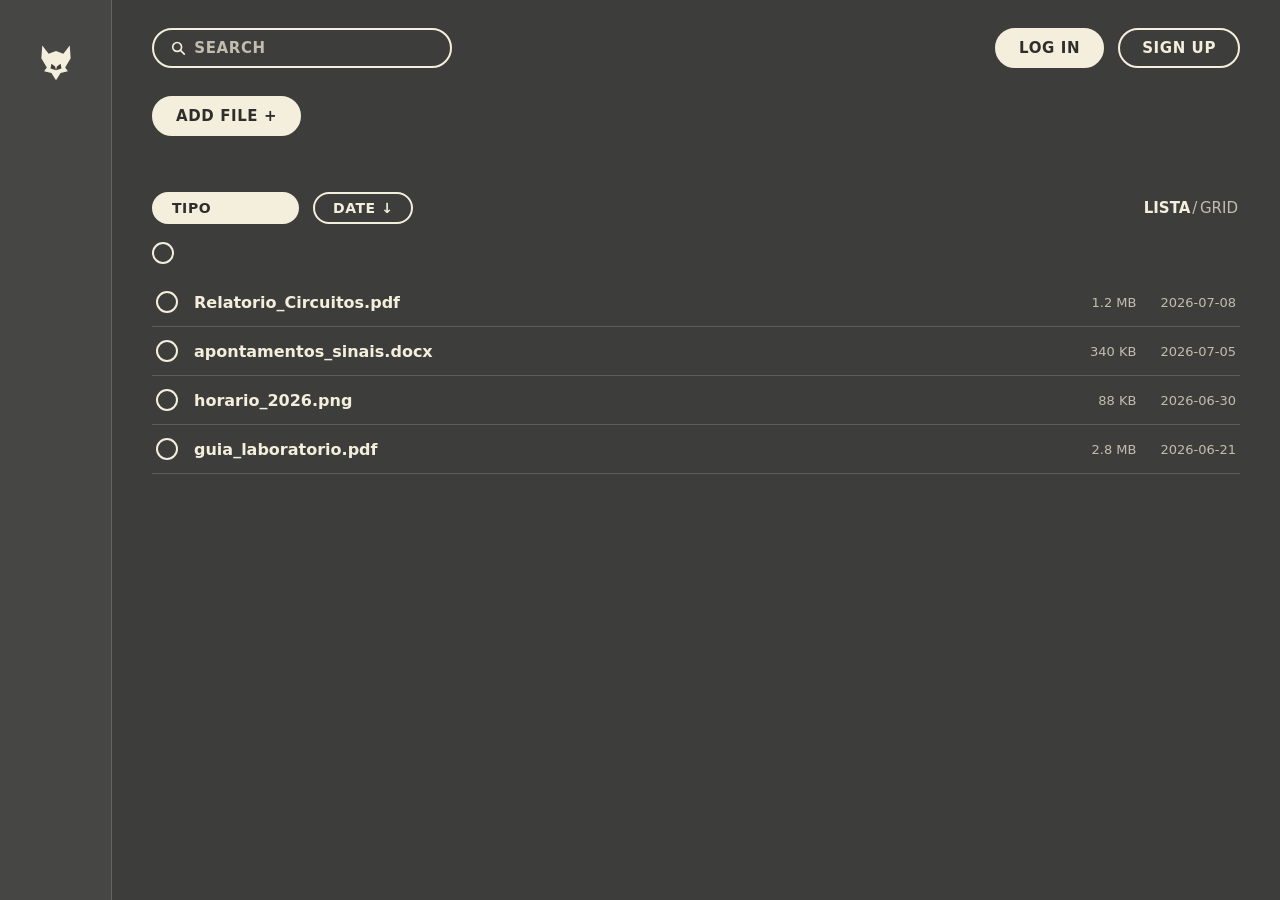
==== src/main/resources/static/dashboard.html @ df05b5c2 "Add dashboard frontend prototype (static HTML/CSS/JS) - Implements Tomas' dashboard design: dark cha" ====
<!DOCTYPE html>
<html lang="pt">
<head>
  <meta charset="UTF-8">
  <meta name="viewport" content="width=device-width, initial-scale=1.0">
  <title>QuickPrint — Os meus ficheiros</title>
  <link rel="stylesheet" href="css/styles.css">
</head>
<body>

  <aside class="sidebar">
    <a class="logo" href="dashboard.html" aria-label="QuickPrint">
      <!-- wolf mark (placeholder for the final logo asset) -->
      <svg viewBox="0 0 48 48" width="44" height="44" aria-hidden="true">
        <path fill="currentColor" d="M9 6l7 9 8-3 8 3 7-9 1 14-6 10 3 4-8 2-5 8-5-8-8-2 3-4-6-10z"/>
        <path fill="var(--bg)" d="M19 26l4 3 1 4-6-2zM29 26l-4 3-1 4 6-2z"/>
      </svg>
    </a>
  </aside>

  <div class="main">

    <header class="topbar">
      <label class="search pill pill--outline">
        <svg viewBox="0 0 24 24" width="18" height="18" aria-hidden="true">
          <circle cx="10.5" cy="10.5" r="6.5" fill="none" stroke="currentColor" stroke-width="2.4"/>
          <line x1="15.5" y1="15.5" x2="21" y2="21" stroke="currentColor" stroke-width="2.4" stroke-linecap="round"/>
        </svg>
        <input id="search-input" type="search" placeholder="SEARCH" aria-label="Procurar ficheiros">
      </label>

      <div class="auth-actions">
        <a class="pill pill--solid" href="#">LOG IN</a>
        <a class="pill pill--outline" href="#">SIGN UP</a>
      </div>
    </header>

    <button id="add-file" class="pill pill--solid add-file" type="button">ADD FILE +</button>
    <input id="file-input" type="file" multiple hidden>

    <div class="toolbar">
      <div class="filters">
        <div class="select-wrap">
          <select id="filter-type" class="pill pill--solid" aria-label="Filtrar por tipo">
            <option value="all">TIPO</option>
            <option value="pdf">PDF</option>
            <option value="image">IMAGEM</option>
            <option value="doc">DOCUMENTO</option>
          </select>
        </div>
        <button id="sort-date" class="pill pill--outline" type="button" aria-pressed="false">DATE ↓</button>
      </div>

      <div class="view-toggle" role="group" aria-label="Modo de visualização">
        <button id="view-list" class="view-btn is-active" type="button">LISTA</button><span class="view-sep">/</span><button id="view-grid" class="view-btn" type="button">GRID</button>
      </div>
    </div>

    <button id="select-all" class="select-circle select-all" type="button" aria-pressed="false" aria-label="Selecionar todos"></button>

    <ul id="file-collection" class="files files--list"></ul>

    <p id="empty-state" class="empty-state" hidden>
      Ainda não tens ficheiros. Carrega em <strong>ADD FILE +</strong> para começar.
    </p>

  </div>

  <script src="js/dashboard.js"></script>
</body>
</html>
---- src/main/resources/static/css/styles.css ----
/* ==========================================================================
   QuickPrint — design tokens (from Tomás' prototype)
   ========================================================================== */

:root {
  --bg: #3d3d3b;            /* main charcoal */
  --bg-sidebar: #464644;    /* sidebar, one step lighter */
  --cream: #f4eedc;         /* primary accent */
  --cream-dim: rgba(244, 238, 220, 0.72);
  --ink-on-cream: #2e2e2c;  /* dark text on cream pills */
  --hairline: rgba(244, 238, 220, 0.18);

  --radius-pill: 999px;
  --sidebar-w: 112px;

  --font: "Segoe UI", system-ui, -apple-system, sans-serif;
}

* {
  box-sizing: border-box;
  margin: 0;
  padding: 0;
}

body {
  min-height: 100vh;
  background: var(--bg);
  color: var(--cream);
  font-family: var(--font);
  display: flex;
}

/* --------------------------------------------------------------------------
   Sidebar
   -------------------------------------------------------------------------- */

.sidebar {
  width: var(--sidebar-w);
  flex-shrink: 0;
  background: var(--bg-sidebar);
  border-right: 1px solid var(--hairline);
  padding-top: 40px;
  display: flex;
  justify-content: center;
}

.logo {
  color: var(--cream);
  display: inline-flex;
}

/* --------------------------------------------------------------------------
   Main column
   -------------------------------------------------------------------------- */

.main {
  flex: 1;
  min-width: 0;
  padding: 28px 40px 40px;
}

/* --------------------------------------------------------------------------
   Pills (shared by buttons, search, select)
   -------------------------------------------------------------------------- */

.pill {
  display: inline-flex;
  align-items: center;
  gap: 8px;
  border-radius: var(--radius-pill);
  font-family: var(--font);
  font-size: 15px;
  font-weight: 700;
  letter-spacing: 0.04em;
  padding: 9px 22px;
  border: 2px solid var(--cream);
  cursor: pointer;
  text-decoration: none;
  transition: transform 120ms ease, opacity 120ms ease;
}

.pill--solid {
  background: var(--cream);
  color: var(--ink-on-cream);
}

.pill--outline {
  background: transparent;
  color: var(--cream);
}

.pill:hover {
  opacity: 0.9;
}

.pill:active {
  transform: scale(0.97);
}

.pill:focus-visible,
.view-btn:focus-visible,
.select-circle:focus-visible {
  outline: 2px solid var(--cream);
  outline-offset: 3px;
}

/* --------------------------------------------------------------------------
   Topbar: search + auth
   -------------------------------------------------------------------------- */

.topbar {
  display: flex;
  align-items: center;
  justify-content: space-between;
  gap: 16px;
  margin-bottom: 28px;
}

.search {
  width: min(300px, 100%);
  padding: 9px 16px;
  cursor: text;
}

.search input {
  background: none;
  border: none;
  outline: none;
  color: var(--cream);
  font: inherit;
  width: 100%;
}

.search input::placeholder {
  color: var(--cream-dim);
  font-weight: 700;
  letter-spacing: 0.04em;
}

.auth-actions {
  display: flex;
  gap: 14px;
}

/* --------------------------------------------------------------------------
   Add file + toolbar
   -------------------------------------------------------------------------- */

.add-file {
  margin-bottom: 56px;
}

.toolbar {
  display: flex;
  align-items: center;
  justify-content: space-between;
  gap: 16px;
  margin-bottom: 18px;
}

.filters {
  display: flex;
  gap: 14px;
}

.select-wrap select {
  appearance: none;
  -webkit-appearance: none;
}

#filter-type,
#sort-date {
  font-size: 14px;
  padding: 6px 18px;
}

.view-toggle {
  font-size: 15px;
  letter-spacing: 0.04em;
}

.view-btn {
  background: none;
  border: none;
  color: var(--cream-dim);
  font: inherit;
  font-weight: 400;
  cursor: pointer;
  padding: 4px 2px;
}

.view-btn.is-active {
  color: var(--cream);
  font-weight: 700;
}

.view-sep {
  color: var(--cream-dim);
}

/* --------------------------------------------------------------------------
   Selection circles
   -------------------------------------------------------------------------- */

.select-circle {
  width: 22px;
  height: 22px;
  flex-shrink: 0;
  border-radius: 50%;
  border: 2px solid var(--cream);
  background: transparent;
  cursor: pointer;
  transition: background 120ms ease;
}

.select-circle.is-selected {
  background: var(--cream);
}

.select-all {
  margin-bottom: 14px;
}

/* --------------------------------------------------------------------------
   File collection — list mode
   -------------------------------------------------------------------------- */

.files {
  list-style: none;
}

.files--list .file {
  display: flex;
  align-items: center;
  gap: 16px;
  padding: 13px 4px;
  border-bottom: 1px solid var(--hairline);
}

.file-name {
  font-weight: 600;
  overflow: hidden;
  text-overflow: ellipsis;
  white-space: nowrap;
}

.file-meta {
  margin-left: auto;
  display: flex;
  gap: 24px;
  color: var(--cream-dim);
  font-size: 13px;
  white-space: nowrap;
}

/* --------------------------------------------------------------------------
   File collection — grid mode
   -------------------------------------------------------------------------- */

.files--grid {
  display: grid;
  grid-template-columns: repeat(auto-fill, minmax(190px, 1fr));
  gap: 18px;
}

.files--grid .file {
  border: 1px solid var(--hairline);
  border-radius: 14px;
  padding: 18px 16px;
  display: flex;
  flex-direction: column;
  gap: 10px;
}

.files--grid .file-meta {
  margin-left: 0;
  flex-direction: column;
  gap: 2px;
}

/* --------------------------------------------------------------------------
   Empty state
   -------------------------------------------------------------------------- */

.empty-state {
  text-align: center;
  color: var(--cream-dim);
  margin-top: 72px;
  font-size: 16px;
}

/* --------------------------------------------------------------------------
   Responsive + accessibility
   -------------------------------------------------------------------------- */

@media (max-width: 640px) {
  :root {
    --sidebar-w: 60px;
  }

  .main {
    padding: 20px 16px 32px;
  }

  .topbar {
    flex-wrap: wrap;
  }

  .file-meta {
    gap: 12px;
  }
}

@media (prefers-reduced-motion: reduce) {
  * {
    transition: none !important;
  }
}
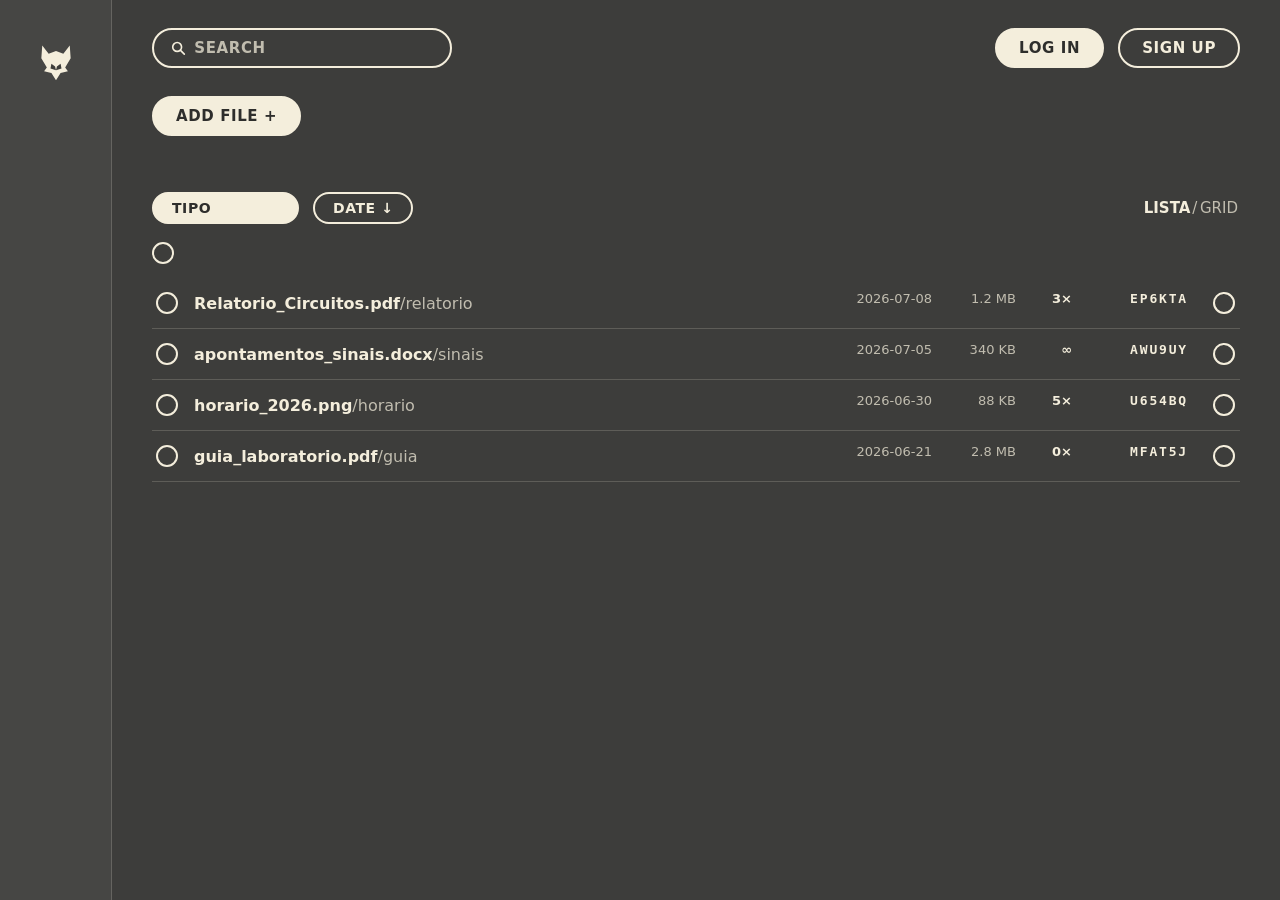
==== commit 8f1f91d9: "Dashboard: rolling access codes, per-file nickname, login screen - Always-on access code per file wi" ====
--- a/src/main/resources/static/dashboard.html
+++ b/src/main/resources/static/dashboard.html
@@ -30,7 +30,7 @@
       </label>
 
       <div class="auth-actions">
-        <a class="pill pill--solid" href="#">LOG IN</a>
+        <a class="pill pill--solid" href="login.html">LOG IN</a>
         <a class="pill pill--outline" href="#">SIGN UP</a>
       </div>
     </header>
@@ -66,6 +66,30 @@
 
   </div>
 
+  <dialog id="upload-dialog" class="share-dialog">
+    <p id="upload-file-name" class="share-file"></p>
+
+    <div class="field">
+      <span class="field-label">NICKNAME (nome público do ficheiro)</span>
+      <input id="upload-nickname" type="text" maxlength="20" autocomplete="off" spellcheck="false">
+    </div>
+
+    <p class="share-hint">Quantas vezes pode este ficheiro ser utilizado (download ou pré-visualização)?</p>
+
+    <div class="limit-options">
+      <button class="pill pill--solid limit-btn" type="button" data-limit="inf" aria-label="Ilimitado">∞</button>
+      <button class="pill pill--outline limit-btn" type="button" data-limit="1">1×</button>
+      <button class="pill pill--outline limit-btn" type="button" data-limit="5">5×</button>
+      <button class="pill pill--outline limit-btn" type="button" data-limit="10">10×</button>
+    </div>
+
+    <p id="upload-error" class="form-error" hidden></p>
+
+    <div class="dialog-actions">
+      <button id="upload-cancel" class="pill pill--outline" type="button">CANCELAR</button>
+    </div>
+  </dialog>
+
   <script src="js/dashboard.js"></script>
 </body>
 </html>
--- a/src/main/resources/static/css/styles.css
+++ b/src/main/resources/static/css/styles.css
@@ -269,13 +269,13 @@
   padding: 18px 16px;
   display: flex;
   flex-direction: column;
+  align-items: center;
+  text-align: center;
   gap: 10px;
 }
 
-.files--grid .file-meta {
-  margin-left: 0;
-  flex-direction: column;
-  gap: 2px;
+.files--grid .select-circle {
+  align-self: flex-start;
 }
 
 /* --------------------------------------------------------------------------
@@ -287,6 +287,242 @@
   color: var(--cream-dim);
   margin-top: 72px;
   font-size: 16px;
+}
+
+/* --------------------------------------------------------------------------
+   Auth pages (login / sign up)
+   -------------------------------------------------------------------------- */
+
+.auth-page {
+  align-items: center;
+  justify-content: center;
+}
+
+.auth-card {
+  width: min(380px, 92vw);
+  display: flex;
+  flex-direction: column;
+  align-items: center;
+  gap: 12px;
+  padding: 32px 0;
+}
+
+.auth-logo {
+  color: var(--cream);
+}
+
+.auth-title {
+  font-size: 22px;
+  font-weight: 700;
+  letter-spacing: 0.28em;
+  margin-bottom: 26px;
+}
+
+.auth-card form {
+  width: 100%;
+  display: flex;
+  flex-direction: column;
+  gap: 18px;
+}
+
+.field {
+  display: flex;
+  flex-direction: column;
+  gap: 7px;
+}
+
+.field-label {
+  font-size: 12px;
+  font-weight: 700;
+  letter-spacing: 0.08em;
+  color: var(--cream-dim);
+  padding-left: 18px;
+}
+
+.field input {
+  border: 2px solid var(--cream);
+  border-radius: var(--radius-pill);
+  background: transparent;
+  color: var(--cream);
+  font: inherit;
+  font-size: 15px;
+  padding: 10px 18px;
+  outline: none;
+}
+
+.field input:focus-visible {
+  outline: 2px solid var(--cream);
+  outline-offset: 3px;
+}
+
+.form-error {
+  color: #f0b9a8;
+  font-size: 14px;
+  text-align: center;
+}
+
+.auth-submit {
+  justify-content: center;
+  margin-top: 6px;
+}
+
+.auth-alt {
+  margin-top: 18px;
+  font-size: 14px;
+  color: var(--cream-dim);
+}
+
+.auth-link {
+  color: var(--cream);
+  font-weight: 700;
+}
+
+/* --------------------------------------------------------------------------
+   Row details: nickname, date/size, rolling code + timer ring
+   -------------------------------------------------------------------------- */
+
+.file-nick {
+  color: var(--cream-dim);
+  font-weight: 400;
+}
+
+/* fixed-width columns so date/size/uses/code line up across every row */
+.row-date,
+.row-size,
+.row-uses,
+.row-code {
+  text-align: right;
+  flex-shrink: 0;
+}
+
+.row-date {
+  width: 84px;
+  color: var(--cream-dim);
+}
+
+.row-size {
+  width: 60px;
+  color: var(--cream-dim);
+}
+
+.row-uses {
+  width: 32px;
+  font-weight: 700;
+  color: var(--cream);
+}
+
+.row-code {
+  width: 92px;
+  font-family: ui-monospace, "Cascadia Mono", Consolas, monospace;
+  font-weight: 700;
+  letter-spacing: 0.14em;
+  color: var(--cream);
+}
+
+/* Google-Authenticator-style countdown ring */
+.ring-wrap {
+  display: inline-flex;
+}
+
+.ring {
+  width: 24px;
+  height: 24px;
+  transform: rotate(-90deg); /* start the sweep at 12 o'clock */
+}
+
+.ring-track {
+  fill: none;
+  stroke: var(--hairline);
+  stroke-width: 3;
+}
+
+.ring-progress {
+  fill: none;
+  stroke: var(--cream);
+  stroke-width: 3;
+  stroke-linecap: round;
+  stroke-dasharray: 94.25; /* 2·π·15 */
+  transition: stroke-dashoffset 0.25s linear;
+}
+
+/* grid card: icon + nickname + code + ring */
+.card-icon {
+  color: var(--cream);
+}
+
+.card-nick {
+  font-weight: 700;
+  overflow: hidden;
+  text-overflow: ellipsis;
+  white-space: nowrap;
+  max-width: 100%;
+}
+
+.card-code-row {
+  display: flex;
+  align-items: center;
+  gap: 10px;
+}
+
+/* usage-limit preset buttons in the upload dialog */
+.limit-options {
+  display: flex;
+  gap: 12px;
+  margin-bottom: 22px;
+}
+
+.limit-options .limit-btn {
+  flex: 1;
+  justify-content: center;
+  font-size: 16px;
+  padding: 9px 0;
+}
+
+.share-dialog {
+  margin: auto;
+  width: min(400px, 92vw);
+  background: var(--bg);
+  color: var(--cream);
+  border: 2px solid var(--cream);
+  border-radius: 20px;
+  padding: 28px 30px;
+}
+
+.share-dialog::backdrop {
+  background: rgba(0, 0, 0, 0.55);
+}
+
+.share-file {
+  font-size: 16px;
+  font-weight: 700;
+  margin-bottom: 4px;
+  overflow: hidden;
+  text-overflow: ellipsis;
+  white-space: nowrap;
+}
+
+.share-hint {
+  font-size: 13px;
+  color: var(--cream-dim);
+  margin-bottom: 20px;
+}
+
+.share-dialog .field {
+  margin-bottom: 16px;
+}
+
+.share-dialog .field-label {
+  padding-left: 18px;
+}
+
+.share-dialog .form-error {
+  margin-bottom: 14px;
+}
+
+.dialog-actions {
+  display: flex;
+  justify-content: flex-end;
+  gap: 12px;
 }
 
 /* --------------------------------------------------------------------------
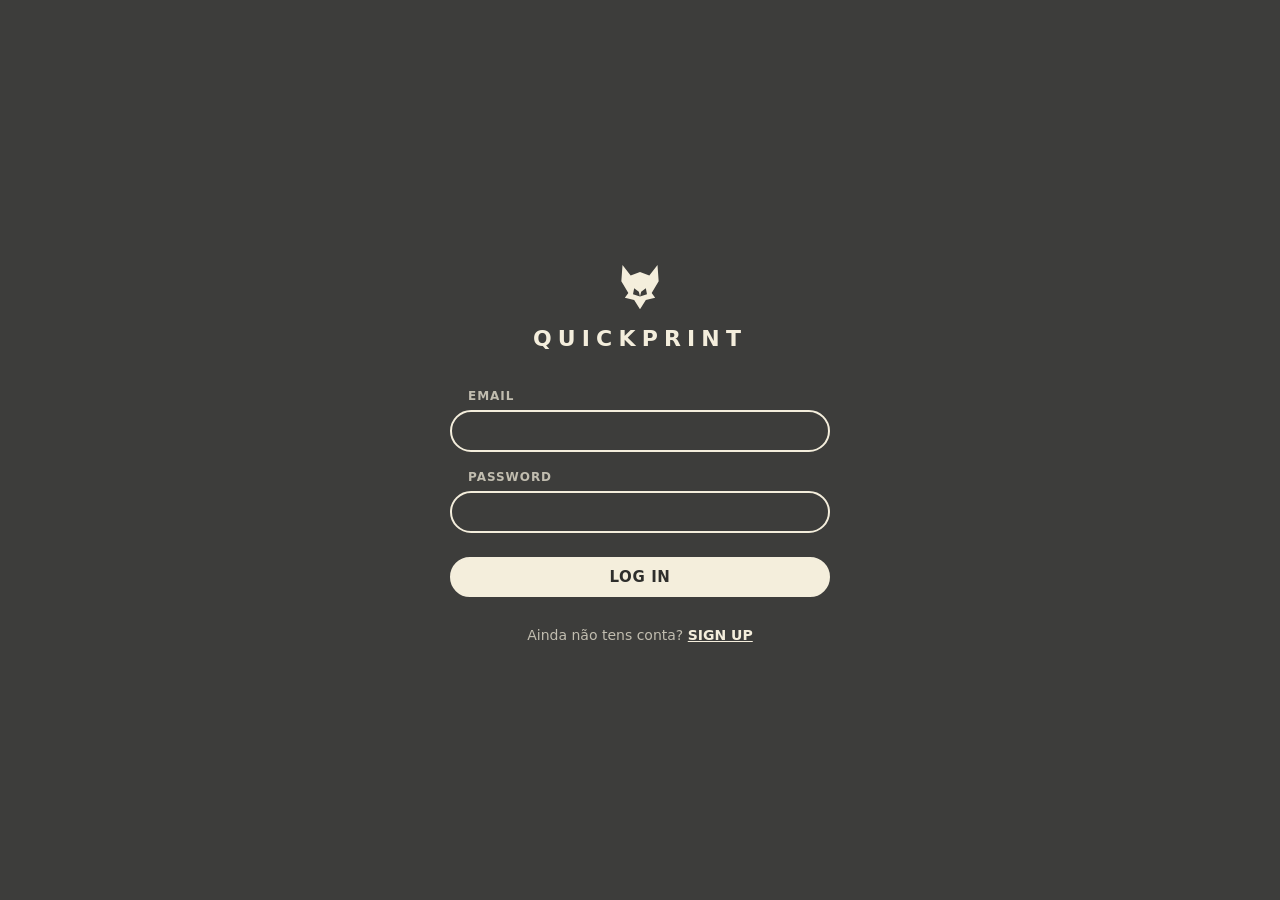
==== commit d3cd38f3: "Re-enable CSRF protection (cookie-to-header) - CookieCsrfTokenRepository writes a JS-readable XSRF-T" ====
--- a/src/main/resources/static/dashboard.html
+++ b/src/main/resources/static/dashboard.html
@@ -90,6 +90,7 @@
     </div>
   </dialog>
 
+  <script src="js/csrf.js"></script>
   <script src="js/dashboard.js"></script>
 </body>
 </html>
--- a/src/main/resources/static/css/styles.css
+++ b/src/main/resources/static/css/styles.css
@@ -377,6 +377,40 @@
   font-weight: 700;
 }
 
+/* Receiving page (index.html) */
+.corner-login {
+  position: absolute;
+  top: 20px;
+  right: 24px;
+  font-size: 13px;
+  padding: 7px 16px;
+}
+
+.receive-lead {
+  font-size: 14px;
+  color: var(--cream-dim);
+  text-align: center;
+  margin-bottom: 22px;
+  max-width: 320px;
+}
+
+.code-input {
+  letter-spacing: 0.3em;
+  text-transform: uppercase;
+  font-weight: 700;
+}
+
+.receive-actions {
+  display: flex;
+  gap: 12px;
+  margin-top: 6px;
+}
+
+.receive-actions .pill {
+  flex: 1;
+  justify-content: center;
+}
+
 /* --------------------------------------------------------------------------
    Row details: nickname, date/size, rolling code + timer ring
    -------------------------------------------------------------------------- */
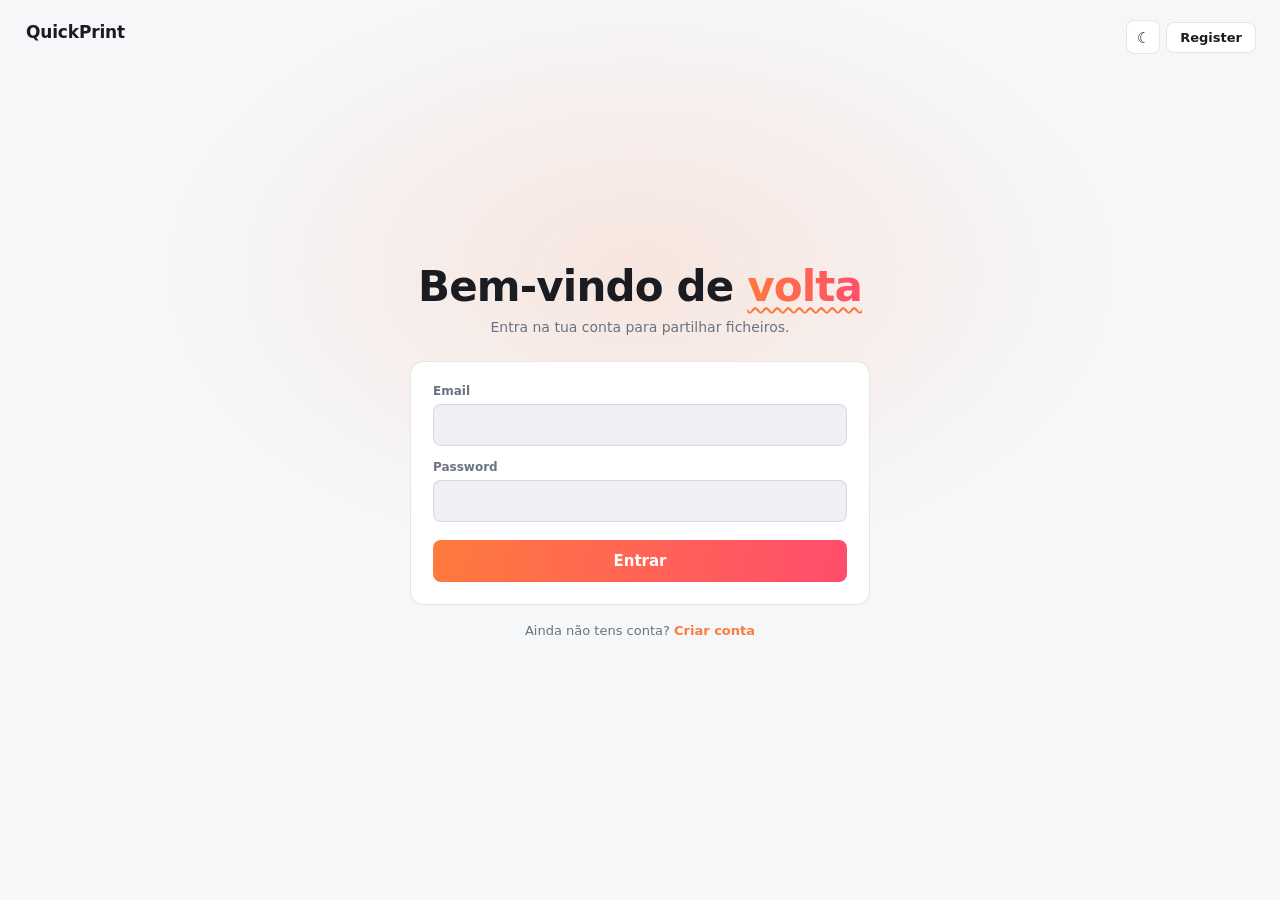
==== commit 7f61c125: "Restyle frontend (bypass.city-inspired) and add guest-mode design docs - Dark/light theme with toggl" ====
--- a/src/main/resources/static/dashboard.html
+++ b/src/main/resources/static/dashboard.html
@@ -4,7 +4,11 @@
   <meta charset="UTF-8">
   <meta name="viewport" content="width=device-width, initial-scale=1.0">
   <title>QuickPrint — Os meus ficheiros</title>
+  <link rel="preconnect" href="https://fonts.googleapis.com">
+  <link rel="preconnect" href="https://fonts.gstatic.com" crossorigin>
+  <link href="https://fonts.googleapis.com/css2?family=Inter:wght@400;500;600;700;800&display=swap" rel="stylesheet">
   <link rel="stylesheet" href="css/styles.css">
+  <script src="js/theme.js"></script>
 </head>
 <body>
 
@@ -13,9 +17,27 @@
       <!-- wolf mark (placeholder for the final logo asset) -->
       <svg viewBox="0 0 48 48" width="44" height="44" aria-hidden="true">
         <path fill="currentColor" d="M9 6l7 9 8-3 8 3 7-9 1 14-6 10 3 4-8 2-5 8-5-8-8-2 3-4-6-10z"/>
-        <path fill="var(--bg)" d="M19 26l4 3 1 4-6-2zM29 26l-4 3-1 4 6-2z"/>
+        <path fill="var(--bg-sidebar)" d="M19 26l4 3 1 4-6-2zM29 26l-4 3-1 4 6-2z"/>
       </svg>
     </a>
+
+    <!-- receive a file without leaving the dashboard (reuses receive.js) -->
+    <form id="receive-form" class="side-receive" novalidate>
+      <h2 class="side-receive-title">Receber ficheiro</h2>
+      <label class="side-field">
+        <span class="side-field-label">Nome</span>
+        <input id="nickname" type="text" autocomplete="off" spellcheck="false"
+               placeholder="ex: relatorio" required>
+      </label>
+      <label class="side-field">
+        <span class="side-field-label">Código</span>
+        <input id="code" type="text" autocomplete="off" spellcheck="false"
+               maxlength="6" class="side-code" placeholder="A1B2C3" required>
+      </label>
+      <p id="receive-error" class="side-error" hidden></p>
+      <button id="download-btn" class="side-btn" type="submit">Descarregar</button>
+      <button id="preview-btn" class="side-ghost" type="button">Pré-visualizar</button>
+    </form>
   </aside>
 
   <div class="main">
@@ -29,9 +51,12 @@
         <input id="search-input" type="search" placeholder="SEARCH" aria-label="Procurar ficheiros">
       </label>
 
-      <div class="auth-actions">
-        <a class="pill pill--solid" href="login.html">LOG IN</a>
-        <a class="pill pill--outline" href="#">SIGN UP</a>
+      <div class="top-right">
+        <button type="button" class="rp-theme-toggle" data-theme-toggle></button>
+        <div class="auth-actions">
+          <a class="pill pill--solid" href="login.html">LOG IN</a>
+          <a class="pill pill--outline" href="signup.html">SIGN UP</a>
+        </div>
       </div>
     </header>
 
@@ -90,7 +115,17 @@
     </div>
   </dialog>
 
+  <dialog id="confirm-dialog" class="share-dialog">
+    <p class="share-file">Remover ficheiro?</p>
+    <p id="confirm-message" class="share-hint"></p>
+    <div class="dialog-actions">
+      <button id="confirm-cancel" class="pill pill--outline" type="button">CANCELAR</button>
+      <button id="confirm-ok" class="pill pill--danger" type="button">REMOVER</button>
+    </div>
+  </dialog>
+
   <script src="js/csrf.js"></script>
+  <script src="js/receive.js"></script>
   <script src="js/dashboard.js"></script>
 </body>
 </html>
--- a/src/main/resources/static/css/styles.css
+++ b/src/main/resources/static/css/styles.css
@@ -3,17 +3,65 @@
    ========================================================================== */
 
 :root {
-  --bg: #3d3d3b;            /* main charcoal */
-  --bg-sidebar: #464644;    /* sidebar, one step lighter */
-  --cream: #f4eedc;         /* primary accent */
-  --cream-dim: rgba(244, 238, 220, 0.72);
-  --ink-on-cream: #2e2e2c;  /* dark text on cream pills */
-  --hairline: rgba(244, 238, 220, 0.18);
+  /* legacy names kept, now pointing at the shared theme tokens below so the
+     dashboard adopts the light/dark theme without rewriting its rules */
+  --bg: var(--surface-bg);
+  --bg-sidebar: var(--surface-panel);
+  --cream: var(--text);              /* was the cream accent → now primary text */
+  --cream-dim: var(--text-muted);
+  --ink-on-cream: var(--surface-bg); /* text on a solid (light-on-dark) pill */
+  --hairline: var(--line);
 
   --radius-pill: 999px;
-  --sidebar-w: 112px;
-
-  --font: "Segoe UI", system-ui, -apple-system, sans-serif;
+  --sidebar-w: 240px;
+
+  --font: "Inter", "Segoe UI", system-ui, -apple-system, sans-serif;
+}
+
+/* ==========================================================================
+   Theme tokens — light default + dark (system preference or manual toggle).
+   Consumed by the new pages (receive, and later login/dashboard).
+   Accent stays the same in both themes; only surfaces/text/danger switch.
+   ========================================================================== */
+:root {
+  --surface-bg: #f6f7f9;
+  --surface-panel: #ffffff;
+  --surface-input: #eef0f4;
+  --line: rgba(15, 17, 21, 0.10);
+  --text: #1a1c22;
+  --text-muted: #6b7280;
+  --glow: rgba(255, 122, 61, 0.14);
+  --danger: #dc2626;
+
+  --accent-grad: linear-gradient(95deg, #ff7a3d 0%, #ff4d6d 100%);
+  --accent-ring: #ff6a4d;
+  --accent-line: #ff7a3d;
+}
+
+/* dark when the OS asks for it — unless the user forced light */
+@media (prefers-color-scheme: dark) {
+  :root:not([data-theme="light"]) {
+    --surface-bg: #17181c;
+    --surface-panel: #23252b;
+    --surface-input: #16171b;
+    --line: rgba(255, 255, 255, 0.09);
+    --text: #eceef3;
+    --text-muted: #8a8f9c;
+    --glow: rgba(255, 122, 61, 0.16);
+    --danger: #f87171;
+  }
+}
+
+/* dark when the user forces it (wins over system) */
+:root[data-theme="dark"] {
+  --surface-bg: #17181c;
+  --surface-panel: #23252b;
+  --surface-input: #16171b;
+  --line: rgba(255, 255, 255, 0.09);
+  --text: #eceef3;
+  --text-muted: #8a8f9c;
+  --glow: rgba(255, 122, 61, 0.16);
+  --danger: #f87171;
 }
 
 * {
@@ -39,14 +87,115 @@
   flex-shrink: 0;
   background: var(--bg-sidebar);
   border-right: 1px solid var(--hairline);
-  padding-top: 40px;
-  display: flex;
-  justify-content: center;
+  padding: 28px 18px;
+  display: flex;
+  flex-direction: column;
+  gap: 26px;
 }
 
 .logo {
   color: var(--cream);
   display: inline-flex;
+  align-self: center;
+}
+
+/* receive-a-file widget living in the dashboard sidebar (uses receive.js) */
+.side-receive {
+  display: flex;
+  flex-direction: column;
+  gap: 12px;
+}
+
+.side-receive-title {
+  font-size: 13px;
+  font-weight: 700;
+  letter-spacing: 0.01em;
+  color: var(--text);
+}
+
+.side-field {
+  display: flex;
+  flex-direction: column;
+  gap: 5px;
+}
+
+.side-field-label {
+  font-size: 11px;
+  font-weight: 600;
+  color: var(--text-muted);
+}
+
+.side-field input {
+  width: 100%;
+  background: var(--surface-input);
+  border: 1px solid var(--line);
+  border-radius: 8px;
+  color: var(--text);
+  font: inherit;
+  font-size: 14px;
+  padding: 9px 11px;
+  outline: none;
+  transition: border-color 120ms ease;
+}
+
+.side-field input::placeholder {
+  color: var(--text-muted);
+  opacity: 0.6;
+}
+
+.side-field input:focus {
+  border-color: var(--accent-ring);
+}
+
+.side-code {
+  letter-spacing: 0.18em;
+  text-transform: uppercase;
+  font-weight: 600;
+}
+
+.side-error {
+  color: var(--danger);
+  font-size: 12px;
+}
+
+.side-btn {
+  margin-top: 2px;
+  padding: 10px 0;
+  border: none;
+  border-radius: 8px;
+  background: var(--accent-grad);
+  color: #fff;
+  font: inherit;
+  font-size: 14px;
+  font-weight: 700;
+  cursor: pointer;
+  transition: opacity 120ms ease;
+}
+
+.side-btn:hover {
+  opacity: 0.92;
+}
+
+.side-ghost {
+  background: none;
+  border: none;
+  color: var(--text-muted);
+  font: inherit;
+  font-size: 12px;
+  font-weight: 500;
+  cursor: pointer;
+  padding: 2px;
+}
+
+.side-ghost:hover {
+  color: var(--text);
+}
+
+.side-btn:focus-visible,
+.side-ghost:focus-visible,
+.side-field input:focus-visible {
+  outline: 2px solid var(--accent-ring);
+  outline-offset: 2px;
 }
 
 /* --------------------------------------------------------------------------
@@ -87,6 +236,12 @@
 .pill--outline {
   background: transparent;
   color: var(--cream);
+}
+
+.pill--danger {
+  background: #e5484d;
+  color: #fff;
+  border-color: transparent;
 }
 
 .pill:hover {
@@ -137,6 +292,12 @@
   letter-spacing: 0.04em;
 }
 
+.top-right {
+  display: flex;
+  align-items: center;
+  gap: 14px;
+}
+
 .auth-actions {
   display: flex;
   gap: 14px;
@@ -148,6 +309,13 @@
 
 .add-file {
   margin-bottom: 56px;
+}
+
+/* primary call-to-action gets the orange accent; other pills stay neutral */
+#add-file {
+  background: var(--accent-grad);
+  color: #fff;
+  border-color: transparent;
 }
 
 .toolbar {
@@ -290,40 +458,8 @@
 }
 
 /* --------------------------------------------------------------------------
-   Auth pages (login / sign up)
-   -------------------------------------------------------------------------- */
-
-.auth-page {
-  align-items: center;
-  justify-content: center;
-}
-
-.auth-card {
-  width: min(380px, 92vw);
-  display: flex;
-  flex-direction: column;
-  align-items: center;
-  gap: 12px;
-  padding: 32px 0;
-}
-
-.auth-logo {
-  color: var(--cream);
-}
-
-.auth-title {
-  font-size: 22px;
-  font-weight: 700;
-  letter-spacing: 0.28em;
-  margin-bottom: 26px;
-}
-
-.auth-card form {
-  width: 100%;
-  display: flex;
-  flex-direction: column;
-  gap: 18px;
-}
+   Form fields — shared by the dashboard upload dialog
+   -------------------------------------------------------------------------- */
 
 .field {
   display: flex;
@@ -356,59 +492,252 @@
 }
 
 .form-error {
-  color: #f0b9a8;
+  color: var(--danger);
   font-size: 14px;
   text-align: center;
 }
 
-.auth-submit {
+/* ==========================================================================
+   Receiving page (index.html) + auth pages — dark/light, compact front door
+   (bypass.city look). Scoped to .receive-page.
+   ========================================================================== */
+.receive-page {
+  --rp-panel: var(--surface-panel);
+  --rp-input: var(--surface-input);
+  --rp-border: var(--line);
+  --rp-text: var(--text);
+  --rp-muted: var(--text-muted);
+  --rp-grad: var(--accent-grad);
+
+  min-height: 100vh;
+  align-items: center;
   justify-content: center;
-  margin-top: 6px;
-}
-
-.auth-alt {
+  padding: 40px 20px;
+  background:
+    radial-gradient(680px 420px at 50% 30%, var(--glow), transparent 70%),
+    var(--surface-bg);
+  color: var(--rp-text);
+  font-family: "Inter", var(--font);
+}
+
+.rp-wordmark {
+  position: absolute;
+  top: 22px;
+  left: 26px;
+  font-weight: 800;
+  font-size: 17px;
+  letter-spacing: -0.01em;
+  color: var(--rp-text);
+  text-decoration: none;
+}
+
+/* "already have an account?" line under the auth card */
+.rp-alt {
   margin-top: 18px;
-  font-size: 14px;
-  color: var(--cream-dim);
-}
-
-.auth-link {
-  color: var(--cream);
-  font-weight: 700;
-}
-
-/* Receiving page (index.html) */
-.corner-login {
+  font-size: 13px;
+  color: var(--rp-muted);
+}
+
+.rp-alt a {
+  color: var(--accent-line);
+  font-weight: 600;
+  text-decoration: none;
+}
+
+.rp-alt a:hover {
+  text-decoration: underline;
+}
+
+.rp-nav {
   position: absolute;
   top: 20px;
   right: 24px;
+  display: flex;
+  align-items: center;
+  gap: 6px;
   font-size: 13px;
-  padding: 7px 16px;
-}
-
-.receive-lead {
+  font-weight: 600;
+}
+
+.rp-nav a {
+  color: var(--rp-muted);
+  text-decoration: none;
+  padding: 7px 13px;
+  border-radius: 8px;
+}
+
+.rp-nav a:hover {
+  color: var(--rp-text);
+}
+
+.rp-register {
+  color: var(--rp-text) !important;
+  background: var(--rp-panel);
+  border: 1px solid var(--rp-border);
+}
+
+.rp-hero {
+  width: 100%;
+  max-width: 460px;
+  display: flex;
+  flex-direction: column;
+  align-items: center;
+  text-align: center;
+}
+
+.rp-title {
+  font-size: clamp(30px, 4vw, 42px);
+  font-weight: 800;
+  letter-spacing: -0.02em;
+  margin-bottom: 8px;
+}
+
+.rp-accent {
+  background: var(--rp-grad);
+  -webkit-background-clip: text;
+  background-clip: text;
+  color: transparent;
+  text-decoration: underline wavy var(--accent-line);
+  text-underline-offset: 6px;
+  text-decoration-thickness: 2px;
+}
+
+.rp-lead {
   font-size: 14px;
-  color: var(--cream-dim);
-  text-align: center;
-  margin-bottom: 22px;
-  max-width: 320px;
-}
-
-.code-input {
-  letter-spacing: 0.3em;
+  color: var(--rp-muted);
+  margin-bottom: 26px;
+}
+
+/* the card: dark panel with a subtle border, like bypass.city's input block */
+.rp-card {
+  width: 100%;
+  display: flex;
+  flex-direction: column;
+  gap: 14px;
+  padding: 22px;
+  background: var(--rp-panel);
+  border: 1px solid var(--rp-border);
+  border-radius: 14px;
+  text-align: left;
+}
+
+/* name + code stacked, one below the other */
+.rp-fields {
+  display: flex;
+  flex-direction: column;
+  gap: 14px;
+}
+
+.rp-field {
+  display: flex;
+  flex-direction: column;
+  gap: 6px;
+}
+
+.rp-field-label {
+  font-size: 12px;
+  font-weight: 600;
+  color: var(--rp-muted);
+}
+
+.rp-field input {
+  width: 100%;
+  background: var(--rp-input);
+  border: 1px solid var(--rp-border);
+  border-radius: 8px;
+  color: var(--rp-text);
+  font: inherit;
+  font-size: 15px;
+  padding: 11px 14px;
+  outline: none;
+  transition: border-color 120ms ease;
+}
+
+.rp-field input::placeholder {
+  color: var(--rp-muted);
+  opacity: 0.7;
+}
+
+.rp-field input:focus {
+  border-color: var(--accent-ring);
+}
+
+.rp-code {
+  letter-spacing: 0.22em;
   text-transform: uppercase;
-  font-weight: 700;
-}
-
-.receive-actions {
-  display: flex;
-  gap: 12px;
-  margin-top: 6px;
-}
-
-.receive-actions .pill {
-  flex: 1;
+  font-weight: 600;
+}
+
+.rp-error {
+  color: var(--danger);
+  font-size: 13px;
+  margin: -2px 0 0;
+}
+
+.rp-btn {
+  margin-top: 4px;
+  padding: 12px 0;
+  border: none;
+  border-radius: 8px;
+  background: var(--rp-grad);
+  color: #fff;
+  font: inherit;
+  font-size: 15px;
+  font-weight: 700;
+  cursor: pointer;
+  transition: opacity 120ms ease, transform 120ms ease;
+}
+
+.rp-btn:hover {
+  opacity: 0.92;
+}
+
+.rp-btn:active {
+  transform: scale(0.99);
+}
+
+.rp-ghost {
+  background: none;
+  border: none;
+  color: var(--rp-muted);
+  font: inherit;
+  font-size: 13px;
+  font-weight: 500;
+  cursor: pointer;
+  padding: 2px;
+}
+
+.rp-ghost:hover {
+  color: var(--rp-text);
+}
+
+.rp-btn:focus-visible,
+.rp-ghost:focus-visible,
+.rp-field input:focus-visible,
+.rp-nav a:focus-visible,
+.rp-theme-toggle:focus-visible {
+  outline: 2px solid var(--accent-ring);
+  outline-offset: 2px;
+}
+
+/* light/dark toggle button in the header */
+.rp-theme-toggle {
+  display: inline-flex;
+  align-items: center;
   justify-content: center;
+  width: 34px;
+  height: 34px;
+  border-radius: 8px;
+  border: 1px solid var(--line);
+  background: var(--surface-panel);
+  color: var(--text);
+  font-size: 15px;
+  line-height: 1;
+  cursor: pointer;
+}
+
+.rp-theme-toggle:hover {
+  border-color: var(--accent-ring);
 }
 
 /* --------------------------------------------------------------------------
@@ -418,6 +747,58 @@
 .file-nick {
   color: var(--cream-dim);
   font-weight: 400;
+}
+
+/* clickable file names/cards open a preview */
+.openable {
+  cursor: pointer;
+}
+
+.openable:hover {
+  text-decoration: underline;
+}
+
+.card-icon.openable:hover {
+  text-decoration: none;
+  opacity: 0.8;
+}
+
+.openable:focus-visible {
+  outline: 2px solid var(--cream);
+  outline-offset: 3px;
+  border-radius: 4px;
+}
+
+/* remove-file button */
+.delete-btn {
+  background: none;
+  border: none;
+  cursor: pointer;
+  color: var(--cream-dim);
+  padding: 5px;
+  display: inline-flex;
+  border-radius: 6px;
+  transition: color 120ms ease, background 120ms ease;
+}
+
+.delete-btn:hover {
+  color: #f0a08c;
+  background: rgba(240, 160, 140, 0.12);
+}
+
+.delete-btn:focus-visible {
+  outline: 2px solid var(--cream);
+  outline-offset: 2px;
+}
+
+.files--grid .file {
+  position: relative;
+}
+
+.files--grid .delete-btn {
+  position: absolute;
+  top: 12px;
+  right: 12px;
 }
 
 /* fixed-width columns so date/size/uses/code line up across every row */
@@ -472,7 +853,7 @@
 
 .ring-progress {
   fill: none;
-  stroke: var(--cream);
+  stroke: var(--accent-line);
   stroke-width: 3;
   stroke-linecap: round;
   stroke-dasharray: 94.25; /* 2·π·15 */
@@ -568,6 +949,15 @@
     --sidebar-w: 60px;
   }
 
+  /* no room for the receive form in a 60px rail — fall back to the header link */
+  .side-receive {
+    display: none;
+  }
+
+  .sidebar {
+    padding: 20px 8px;
+  }
+
   .main {
     padding: 20px 16px 32px;
   }
